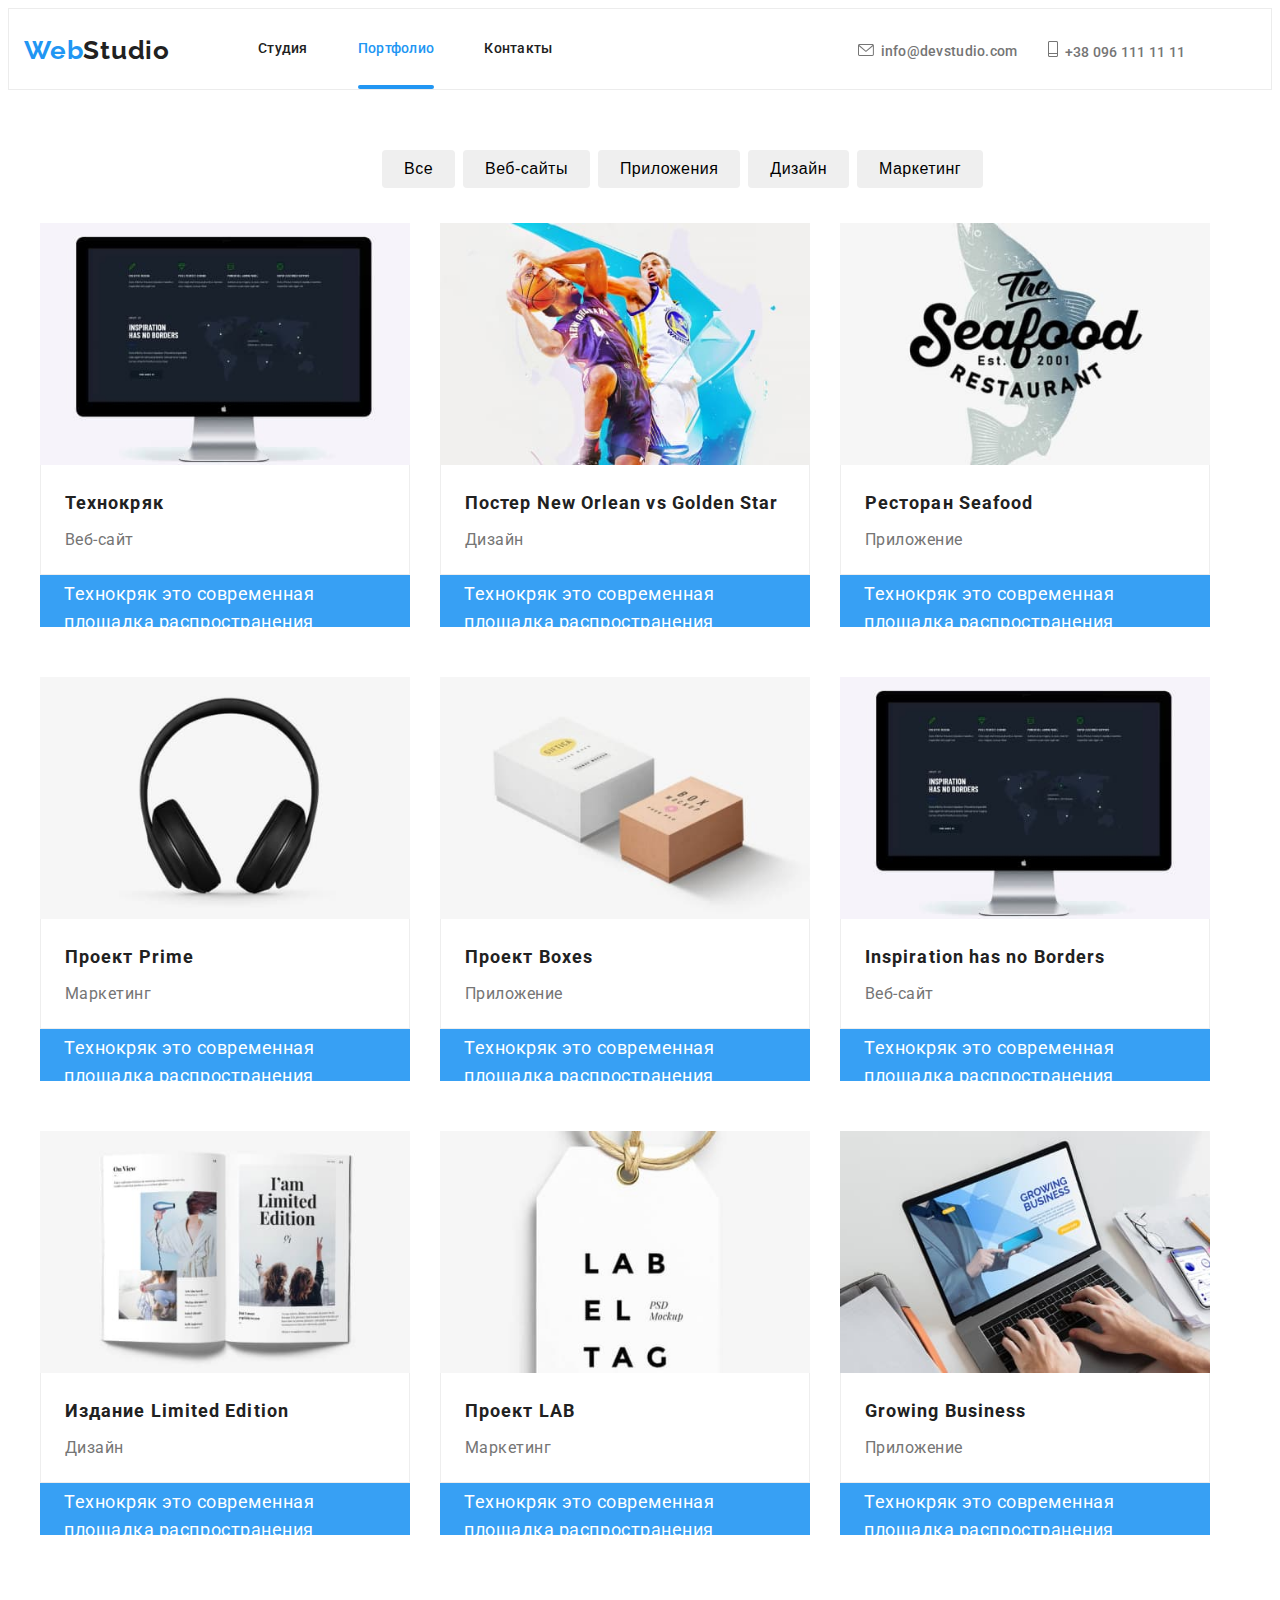
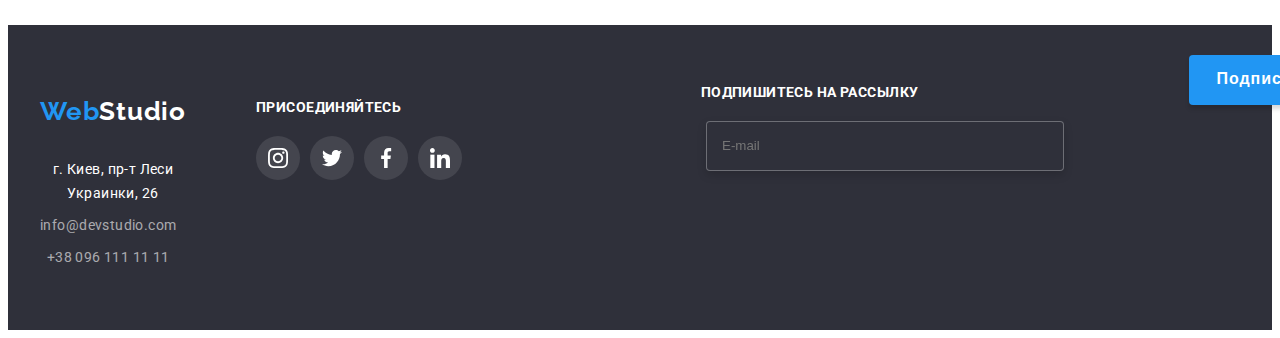
==== portfolio.html @ d3bc4f4d "1" ====
<!DOCTYPE html>
<html lang="en">
<head>
    <meta charset="UTF-8">
    <meta http-equiv="X-UA-Compatible" content="IE=edge">
    <meta name="viewport" content="width=device-width, initial-scale=1.0">
    <title>webstudio</title>
    <link rel="preconnect" href="https://fonts.gstatic.com">
    <link rel="stylesheet" href="https://cdnjs.cloudflare.com/ajax/libs/modern-normalize/1.0.0/modern-normalize.min.css" integrity="sha512-ISS7cAi1PEhQ8jnbJpJZMd29NlhNj4AWYyLOSp2CE/CsHxTCu+r+t0D2yoJudVrd0/8fTVPUVDzY5Tvli75u/g==" crossorigin="anonymous" />
<link href="https://fonts.googleapis.com/css2?family=Raleway:wght@700&family=Roboto:wght@400;500;900&display=swap" rel="stylesheet">
<link rel="stylesheet" href="./css/portfolio.min.css">
</head>
<body class="page">
    
    <!-- Хедер -->

    <header class="page-header">
        <div class="container">
            <nav class="site-nav box"> 
                <a href="" class="logo"> Web<span class="studio">Studio</span>
                </a>
               <ul class="site-nav-list box"> 
                    <li class="site-nav-item"><a href="./index.html" class="link">Студия</a></li>
                    <li class="site-nav-item"><a href="./portfolio.html" class="link active">Портфолио</a></li>
                    <li class="site-nav-item"><a href="" class="link">Контакты</a></li>
                </ul> 
            <ul class="site-auth box"> 
                <li class="contact-mail cont">
                   <a href="mailto:info@devstudio.com" class="mail num"><svg class="mail-header icon">
                       <use href="./images1/sprite.svg#icon-mail"></use></svg>info@devstudio.com</a>
                </li>
                <li class="contact-tel cont"> 
                    <a href="+380961111111" class="number num"><svg class="phone-header icon">
                        <use href="./images1/sprite.svg#icon-phone"></use></svg>+38 096 111 11 11</a>
                </li>
            
            </ul>
            </nav>
            <button class="mobile-open-btn" data-menu-button>
                <svg class="mobile-open-icon">
                    <use href="./images1/sprite.svg#icon-menu"></use>
                </svg>
            </button>
            <div class="mobile-menu" data-menu>
                <button class="mobile-menu-close-btn" data-menu-close>
                    <svg class="mobile-menu-close-icon">
                        <use href="./images1/sprite.svg#icon-close"></use>
                    </svg>
                </button>
                <div class="mobile-menu-header">
                <ul class="site-nav-menu box"> 
                        <li class="site-nav-item-menu"><a href="./index.html" class="link">Студия</a></li>
                        <li class="site-nav-item-menu"><a href="./portfolio.html" class="link active">Портфолио</a></li>
                        <li class="site-nav-item-menu"><a href="" class="link">Контакты</a></li>
                    </ul>
                <ul class="menu-address">
                    <li>
                        <a href="+380961111111" class="number-menu-header">+38 096 111 11 11</a>
                    </li>
                    <li class="contact-mail cont">
                        <a href="mailto:info@devstudio.com" class="mail-menu-header">info@devstudio.com</a>
                     </li>
                </ul> 
                <ul class="mobile-menu-list list">
                    <li class="mobile-menu-list-item">
                        <a href="" class="mobile-menu-list-link link">Instagram</a>
                    </li>
                    <li class="mobile-menu-list-item">
                        <a href="" class="mobile-menu-list-link link">Twitter</a>
                    </li>
                    <li class="mobile-menu-list-item">
                        <a href="" class="mobile-menu-list-link link">Facebook</a>
                    </li>
                    <li class="mobile-menu-list-item">
                        <a href="" class="mobile-menu-list-link link">Linkedin</a>
                    </li>
                </ul>
                </div>
    </header>
<main>
    <!-- фильтр -->
    <section class="filter">
        <div class="container">
    <ul class="box">
        <li class="filter-button">
            <button type="button" class="button-services">Все</button></li>
        <li class="filter-button">
            <button type="button" class="button-services">Веб-сайты</button></li>
        <li class="filter-button">
            <button type="button" class="button-services">Приложения</button></li>
        <li class="filter-button">
            <button type="button" class="button-services">Дизайн</button></li>
        <li class="filter-button">
            <button type="button" class="button-services">Маркетинг</button></li>
    </ul>
        </div>
</section>
<!-- работы -->
<section class="work-show">
    <div class="container">
     <ul class="box">
        <li class="card-set">
            <div class="card-set-content">
                <picture>
                 <source srcset="./images1/mobile/portfolio/borders_m.jpg 1x, ./images1/mobile/portfilio/borders_m@2x.jpg 2x"
                 media="(min-width: 480px)">
                 <source srcset="./images1/tablet/portfolio/borders_t.jpg 1x, ./images1/tablet/portfilio/borders_t@2x.jpg 2x"
                 media="(min-width: 768px)">
                 <source srcset="./images1/desktop/portfolio/borders_d.jpg 1x, ./images1/desktop/portfilio/borders_d@2x.jpg 2x"
                 media="(min-width: 1200px)">
               <img src="images1/mobile/portfolio/borders_m.jpg" alt="Технокряк">
                </picture>
               <p class="work-show-info">Технокряк это современная площадка распространения коронавируса. Компании используют эту платформу для цифрового шпионажа и атак на защищённые сервера конкурентов.</p> 
        </div>
            <div class="info">
                <h2 class="work-show-item">Технокряк</h2>
                <p class="type">Веб-сайт</p>
            </div>
        </li>
        <li class="card-set">
            <div class="card-set-content">
                <picture>
                 <source srcset="./images1/mobile/portfolio/goldenstar_m.jpg 1x, ./images1/mobile/portfilio/goldenstar_m@2x.jpg 2x"
                    media="(min-width: 480px)">
                 <source srcset="./images1/tablet/portfolio/goldenstar_t.jpg 1x, ./images1/tablet/portfilio/goldenstar_t@2x.jpg 2x"
                    media="(min-width: 768px)">
                 <source srcset="./images1/desktop/portfolio/goldenstar_d.jpg 1x, ./images1/desktop/portfilio/goldenstar_d@2x.jpg 2x"
                    media="(min-width: 1200px)">
                <img src="images1/mobile/portfolio/goldenstar_m.jpg" alt="Постер New Orlean vs Golden Star">
                </picture>
                <p class="work-show-info">Технокряк это современная площадка распространения коронавируса. Компании используют эту платформу для цифрового шпионажа и атак на защищённые сервера конкурентов.</p>
        </div>
            <div class="info">
                <h2 class="work-show-item">Постер New Orlean vs Golden Star</h2>
                <p class="type">Дизайн</p>
            </div>
        </li>
        <li class="card-set">
            <div class="card-set-content">
                <picture>
                    <source srcset="./images1/mobile/portfolio/seafood_m.jpg 1x, ./images1/mobile/portfilio/seafood_m@2x.jpg 2x"
                    media="(min-width: 480px)">
                    <source srcset="./images1/tablet/portfolio/seafood_t.jpg 1x, ./images1/tablet/portfilio/seafood_t@2x.jpg 2x"
                    media="(min-width: 768px)">
                    <source srcset="./images1/desktop/portfolio/seafood_d.jpg 1x, ./images1/desktop/portfilio/seafood_d@2x.jpg 2x"
                    media="(min-width: 1200px)">
            <img src="images1/mobile/portfolio/seafood_m.jpg" alt="Ресторан Seafood">
            </picture>
            <p class="work-show-info">Технокряк это современная площадка распространения коронавируса. Компании используют эту платформу для цифрового шпионажа и атак на защищённые сервера конкурентов.</p>
        </div>
            <div class="info">
                <h2 class="work-show-item">Ресторан Seafood</h2>
                <p class="type">Приложение</p>
            </div>
        </li>
        <li class="card-set">
            <div class="card-set-content">
                <picture>
                    <source srcset="./images1/mobile/portfolio/prime_m.jpg 1x, ./images1/mobile/portfilio/prime_m@2x.jpg 2x"
                    media="(min-width: 480px)">
                    <source srcset="./images1/tablet/portfolio/prime_t.jpg 1x, ./images1/tablet/portfilio/prime_t@2x.jpg 2x"
                    media="(min-width: 768px)">
                    <source srcset="./images1/desktop/portfolio/prime_d.jpg 1x, ./images1/desktop/portfilio/prime_d@2x.jpg 2x"
                    media="(min-width: 1200px)">
            <img src="images1/mobile/portfolio/seafood_m.jpg" alt="Проект Prime">
            </picture>          
            <p class="work-show-info">Технокряк это современная площадка распространения коронавируса. Компании используют эту платформу для цифрового шпионажа и атак на защищённые сервера конкурентов.</p>
        </div>
            <div class="info">
                <h2 class="work-show-item">Проект Prime</h2>
                <p class="type">Маркетинг</p>
            </div>
        </li>
        <li class="card-set">
            <div class="card-set-content">
                <picture>
                    <source srcset="./images1/mobile/portfolio/boxes_m.jpg 1x, ./images1/mobile/portfilio/boxes_m@2x.jpg 2x"
                    media="(min-width: 480px)">
                    <source srcset="./images1/tablet/portfolio/boxes_t.jpg 1x, ./images1/tablet/portfilio/boxes_t@2x.jpg 2x"
                    media="(min-width: 768px)">
                    <source srcset="./images1/desktop/portfolio/boxes_d.jpg 1x, ./images1/desktop/portfilio/boxes_d@2x.jpg 2x"
                    media="(min-width: 1200px)">

            <img src="images1/mobile/portfolio/boxes_m.jpg" alt="Проект Boxes">
                </picture>
            <p class="work-show-info">Технокряк это современная площадка распространения коронавируса. Компании используют эту платформу для цифрового шпионажа и атак на защищённые сервера конкурентов.</p>
            </div> 
            <div class="info">
                <h2 class="work-show-item">Проект Boxes</h2>
                <p class="type">Приложение</p>
            </div>
        </li>
        <li class="card-set">
            <div class="card-set-content">
                <picture>
                    <source srcset="./images1/mobile/portfolio/borders_m.jpg 1x, ./images1/mobile/portfilio/borders_m@2x.jpg 2x"
                    media="(min-width: 480px)">
                    <source srcset="./images1/tablet/portfolio/borders_t.jpg 1x, ./images1/tablet/portfilio/borders_t@2x.jpg 2x"
                    media="(min-width: 768px)">
                    <source srcset="./images1/desktop/portfolio/borders_d.jpg 1x, ./images1/desktop/portfilio/borders_d@2x.jpg 2x"
                    media="(min-width: 1200px)">

            <img src="images1/mobile/portfolio/borders_m.jpg" alt="Inspiration has no Borders">
                </picture>
            <p class="work-show-info">Технокряк это современная площадка распространения коронавируса. Компании используют эту платформу для цифрового шпионажа и атак на защищённые сервера конкурентов.</p>
        </div>
            <div class="info">
                <h2 class="work-show-item">Inspiration has no Borders</h2>
                <p class="type">Веб-сайт</p>
            </div>
        </li>
        <li class="card-set">
            <div class="card-set-content">
                <picture>
                    <source srcset="./images1/mobile/portfolio/limited_m.jpg 1x, ./images1/mobile/portfilio/limited_m@2x.jpg 2x"
                    media="(min-width: 480px)">
                    <source srcset="./images1/tablet/portfolio/limited_t.jpg 1x, ./images1/tablet/portfilio/limited_t@2x.jpg 2x"
                    media="(min-width: 768px)">
                    <source srcset="./images1/desktop/portfolio/limited_d.jpg 1x, ./images1/desktop/portfilio/limited_d@2x.jpg 2x"
                    media="(min-width: 1200px)">
            <img src="images1/mobile/portfolio/limited_m.jpg" alt="Издание Limited Edition">
            </picture>
            <p class="work-show-info">Технокряк это современная площадка распространения коронавируса. Компании используют эту платформу для цифрового шпионажа и атак на защищённые сервера конкурентов.</p>
        </div>
            <div class="info">
                <h2 class="work-show-item">Издание Limited Edition</h2>
                <p class="type">Дизайн</p>
            </div>
        </li>
        <li class="card-set">
            <div class="card-set-content">
                <picture>
                    <source srcset="./images1/mobile/portfolio/lab_m.jpg 1x, ./images1/mobile/portfilio/lab_m@2x.jpg 2x"
                    media="(min-width: 480px)">
                    <source srcset="./images1/tablet/portfolio/lab_t.jpg 1x, ./images1/tablet/portfilio/lab_t@2x.jpg 2x"
                    media="(min-width: 768px)">
                    <source srcset="./images1/desktop/portfolio/lab_d.jpg 1x, ./images1/desktop/portfilio/lab_d@2x.jpg 2x"
                    media="(min-width: 1200px)">
            <img src="images1/mobile/portfolio/lab_m.jpg" alt="Проект LAB">
            </picture>
            <p class="work-show-info">Технокряк это современная площадка распространения коронавируса. Компании используют эту платформу для цифрового шпионажа и атак на защищённые сервера конкурентов.</p>
        </div>
            <div class="info">
                <h2 class="work-show-item">Проект LAB</h2>
                <p class="type">Маркетинг</p>
            </div>
        </li>
        <li class="card-set">
            <div class="card-set-content">
                <picture>
                    <source srcset="./images1/mobile/portfolio/growing_m.jpg 1x, ./images1/mobile/portfilio/growing_m@2x.jpg 2x"
                    media="(min-width: 480px)">
                    <source srcset="./images1/tablet/portfolio/growing_t.jpg 1x, ./images1/tablet/portfilio/growing_t@2x.jpg 2x"
                    media="(min-width: 768px)">
                    <source srcset="./images1/desktop/portfolio/growing_d.jpg 1x, ./images1/desktop/portfilio/growing_d@2x.jpg 2x"
                    media="(min-width: 1200px)">
            <img src="images1/mobile/portfolio/growing_m.jpg" alt="Growing Business">
            </picture>
            <p class="work-show-info">Технокряк это современная площадка распространения коронавируса. Компании используют эту платформу для цифрового шпионажа и атак на защищённые сервера конкурентов.</p>
        </div>
            <div class="info">
                <h2 class="work-show-item">Growing Business</h2>
                <p class="type">Приложение</p></div>
        </li>
        </ul>
        </div>
</section>
</main>

<!-- футер -->
<footer class="footer">
    <div class="container">
        <div class="footer-left">
            <a href="" class="logo"> Web<span class="studio">Studio</span> </a>
            <address class="address">
                    г. Киев, пр-т Леси Украинки, 26
            </address>
            <ul class="site-auth-bot"> 
                   <li class="site-auth-item-bot"><a href="mailto:info@devstudio.com" class="mail">info@devstudio.com</a></li>
                   <li class="site-auth-item-bot"><a href="+380961111111" class="number">+38 096 111 11 11</a></li>
            </ul> 
        </div>
        <div class="footer-right">
            <h2 class="footer-right-title">присоединяйтесь</h2>
            <ul class="footer-right-list">
                <li class="footer-right-item">
                    <a href="" class="footer-right-link">
                    <svg class="footer-link-site">
                    <use href="./images1/sprite.svg#icon-instagram"></use>
                </svg></a></li>
                <li class="footer-right-item">
                    <a href="" class="footer-right-link">
                    <svg class="footer-link-site">
                    <use href="./images1/sprite.svg#icon-twitter"></use>
                    </svg></a></li>
                <li class="footer-right-item">
                    <a href="" class="footer-right-link">
                    <svg class="footer-link-site">
                    <use href="./images1/sprite.svg#icon-facebook"></use>
                </svg></a></li>
                <li class="footer-right-item">
                    <a href="" class="footer-right-link">
                    <svg class="footer-link-site">
                    <use href="./images1/sprite.svg#icon-linkedin"></use>
                </svg></a></li>
            </ul>
        </div>
        <div class="footer-form">
            <div class="footer-form-">
            <h2 class="footer-form-title">ПОДПИШИТЕСЬ НА РАССЫЛКУ</h2>
            <label class="footer-form-field">
                <span class="footer-form-input-wrapper">
                    <input name="user-email" class="footer-form-input" type="email" placeholder="E-mail">
                </span>
            </label>
            </div>
        </div>
        <div>
            <button type="input" class="footer-form-btn">Подписаться<svg width="24" height="24" class="footer-input-icon">
                <use href="./images1/sprite.svg#icon-icon-send"></use>
            </svg></button>
        </div>
    </div>


        </div>
    </div>
</footer>
     
<script src="./js/mobile-menu.js"></script>
</body>
</html>
---- css/portfolio.min.css ----
.visually-hidden{position:absolute !important;clip:rect(1px 1px 1px 1px);clip:rect(1px, 1px, 1px, 1px);padding:0 !important;border:0 !important;height:1px !important;width:1px !important;overflow:hidden}:root{--title-color-text:#212121 ;--secondary-color-text:#757575 ;--accent-color-text: #2196f3 ;--white-color: #ffffff
    

}body{background-color:var(--white-color);color:var(--title-color-text);font-family:Roboto, sans-serif}a{text-decoration:none}li{list-style:none}img{display:block;width:100%;height:auto}h1,h2,h3,h4,h5,h6,p{margin:0}ul,ol{margin:0;padding:0}.container{width:100%;padding-left:15px;padding-right:15px;margin:0 auto}@media (min-width: 1200px){.footer .container{max-width:1200px}}.logo{font-family:Raleway;font-style:normal;font-weight:bold;font-size:24px;line-height:28px;letter-spacing:0.03em;color:#2196F3}.site-nav{margin-top:15px;margin-bottom:15px}.page-header{border:1px solid #ECECEC}.site-nav .studio{color:var(--title-color-text)}.site-nav-list{display:none}.site-auth{display:none}.mobile-open-icon{width:40px;height:40px}.mobile-open-btn{padding:0;border:none;background-color:transparent}.page-header .container{display:flex;justify-content:space-between}.mobile-menu{position:fixed;width:100vw;max-width:480px;height:100vh;top:0;left:50%;background-color:#fff;padding:48px 40px;transition:all 250ms linear;transform:translateX(-50%) translateY(-100%)}.is-open{transform:translateX(-50%) translateY(0%)}.mobile-menu-close-btn{position:absolute;top:8px;right:8px;padding:0;border:none;background-color:transparent}.mobile-menu-close-icon{width:40px;height:40px}.mobile-menu-list{display:flex}.mobile-menu-list-item:not(:last-child){border-right:1px solid #cccccc}.mobile-menu-list-link{font-size:12px;display:inline-block;padding:0 10px}.site-nav-item-menu{font-style:400;font-weight:500;font-size:40px;line-height:47px;letter-spacing:0.02em}.site-nav-item-menu:not(:last-child){margin-bottom:32px}.link{color:#212121}.link:focus,.link:hover{color:#2196F3}.active{color:#2196F3}.menu-address{margin-top:302px;margin-bottom:64px}.mobile-menu-list-link{font-style:400;font-weight:500;font-size:18px;line-height:1.22;letter-spacing:0.02em;color:#2196F3}.number-menu-header{font-style:normal;font-weight:500;font-size:34px;line-height:1.17;letter-spacing:0.02em;color:#2196F3}.contact-num{margin-bottom:32px}.mail-menu-header{font-style:400;font-weight:500;font-size:24px;line-height:1.16;letter-spacing:0.02em;color:#757575}.mail-header{fill:var(--secondary-color-text)}.phone-header{fill:var(--secondary-color-text)}.box .num{color:var(--secondary-color-text);transition:color 250ms cubic-bezier(0.4, 0, 0.2, 1),background-color 250ms cubic-bezier(0.4, 0, 0.2, 1)}.box .num:hover,.box .num:focus{color:var(--accent-color-text)}.box .num:hover .icon,.box .num:focus .icon{fill:var(--accent-color-text)}@media (min-width: 768px){.mobile-open-btn{display:none}.site-nav-list{display:flex;flex-direction:row;margin-left:88px;margin-top:17px}.site-auth{display:flex;flex-direction:column;margin-left:84px}.site-nav{display:flex;flex-direction:row;flex-wrap:nowrap;margin-bottom:0px}.logo{margin-top:11px;margin-bottom:11px}.site-nav-item{font-style:400;font-weight:500;font-size:14px;line-height:1.14;letter-spacing:0.02em;color:#212121}.site-nav-item:not(:last-child){margin-right:50px}.mail{font-style:400;font-weight:500;font-size:12px;line-height:1.16;letter-spacing:0.02em;color:#757575}.number{font-style:400;font-weight:500;font-size:12px;line-height:1.16;letter-spacing:0.02em;color:#757575}.contact-mail{margin-bottom:10px}.icon{margin-right:7px}.active::after{content:"";height:4px;width:100%;background-color:var(--accent-color-text);display:block;border-radius:2px;margin-top:28px}.mail-header{width:14px;height:10px}.phone-header{width:10px;height:14px}}@media (min-width: 1200px){.logo{font-size:26px;line-height:1.19}.site-auth{margin-left:305px;flex-direction:row;margin-top:17px}.contact-mail{margin-right:30px}.mail-header{width:16px;height:12px}.phone-header{width:10px;height:16px}.number{font-size:14px;line-height:16px}.mail{font-size:14px;line-height:16px}}.filter .box{display:flex;flex-wrap:wrap;flex-direction:row;padding-top:60px}@media (min-width: 768px){.filter .box{padding-left:64px}}.filter-button{margin-right:8px;margin-bottom:15px}.filter .button-services{font-style:400;font-weight:500;font-size:16px;line-height:1.62;text-align:center;letter-spacing:0.03em;border-radius:4px;border:0px;padding-left:22px;padding-right:22px;padding-top:6px;padding-bottom:6px;transition:color 250ms cubic-bezier(0.4, 0, 0.2, 1),background-color 250ms cubic-bezier(0.4, 0, 0.2, 1)}.filter .button-services:hover{color:var(--white-color);background-color:var(--accent-color-text);font-style:400;font-weight:500;font-size:16px;line-height:1.62;text-align:center;letter-spacing:0.03em;box-shadow:0px 3px 1px rgba(0,0,0,0.1),0px 1px 2px rgba(0,0,0,0.08),0px 2px 2px rgba(0,0,0,0.12)}.work-show-item{font-style:normal;font-weight:bold;font-size:18px;line-height:2;letter-spacing:0.06em;text-align:start;padding-top:20px;padding-left:24px;padding-bottom:4px}.card-set{width:calc(100% / 3 - 30px);margin-right:30px;margin-top:20px;position:relative;overflow:hidden;width:450px;height:404px;transition:color 250ms cubic-bezier(0.4, 0, 0.2, 1),background-color 250ms cubic-bezier(0.4, 0, 0.2, 1)}.card-set:not(:last-child){margin-bottom:30px}.work-show-img:hover,.work-show-img:focus{box-shadow:0px 1px 1px rgba(0,0,0,0.12),0px 4px 4px rgba(0,0,0,0.06),1px 4px 6px rgba(0,0,0,0.16)}.work-show .box{margin-bottom:60px}@media (min-width: 768px){.work-show .box{display:flex;flex-direction:row;flex-wrap:wrap;margin-right:-30px}.card-set{width:354px;height:440px}}.work-show-info{position:absolute;font-style:normal;font-weight:normal;font-size:18px;line-height:1.56;letter-spacing:0.03em;color:#FFFFFF;height:294px;background-color:rgba(33,150,243,0.9);bottom:110px;display:flex;justify-content:center;align-items:center;padding-left:24px;padding-right:24px;transform:translateY(294px);transition:.5s}.card-set:hover .work-show-info{transform:translateY(0)}.work-show-info-img{width:370px;height:294px;overflow:hidden}.info{border:1px solid #EEEEEE;border-top:none;position:relative;background-color:#fff}.type{color:var(--secondary-color-text);font-size:16px;line-height:1.87;letter-spacing:0.03em;padding-left:24px;padding-bottom:20px}@media (min-width: 1200px){.filter{margin-left:295px}.card-set{width:370px;height:404px}.work-show .container{width:1200px}}.footer{background-color:#2F303A}.footer .logo{color:var(--accent-color-text);font-family:Raleway;font-style:400;font-weight:700;font-size:24px;line-height:1.16;letter-spacing:0.03em;padding-top:60px;padding-bottom:20px}.footer .studio{color:var(--white-color)}.footer-left{display:flex;flex-direction:column;justify-content:center;align-items:center}.footer .address{font-style:normal;font-weight:normal;font-size:14px;line-height:1.71;text-align:center;letter-spacing:0.03em;color:#FFFFFF;padding-bottom:8px}.site-auth-bot{display:flex;flex-direction:column;justify-content:center;align-items:center}.site-auth-item-bot:nth-child(1){padding-bottom:8px}.footer .mail{font-style:400;font-weight:400;font-size:14px;line-height:1.71;text-align:center;letter-spacing:0.03em;color:rgba(255,255,255,0.6)}.footer .number{font-style:400;font-weight:400;font-size:14px;line-height:1.71;text-align:center;letter-spacing:0.03em;color:rgba(255,255,255,0.6)}.footer-right-title{font-style:400;font-weight:700;font-size:14px;line-height:1.14;text-align:center;letter-spacing:0.03em;text-transform:uppercase;color:#FFFFFF;padding-top:60px;padding-bottom:20px}.footer-link-site{width:20px;height:20px;fill:#fff}.footer-right-list{display:flex;flex-direction:row;justify-content:center}.footer-right-link{display:flex;justify-content:center;align-items:center;width:44px;height:44px;border-radius:50%;background-color:rgba(255,255,255,0.1)}.footer-right-item:not(:last-child){margin-right:10px}.footer-form-title{font-style:400;font-weight:700;font-size:14px;line-height:1.14;text-align:center;letter-spacing:0.03em;text-transform:uppercase;color:#FFFFFF;padding-top:60px;padding-bottom:20px}@media (min-width: 768px){.footer-form-btn{margin-left:276px}.footer-right-title{padding-top:65px}.footer-form-input{margin-left:151px}}.footer-form-input{width:450px;height:50px;background-color:#2F303A;border:1px solid rgba(255,255,255,0.3);box-sizing:border-box;filter:drop-shadow(0px 4px 4px rgba(0,0,0,0.15));color:rgba(255,255,255,0.6);border-radius:4px;padding:15px}.footer-form-btn{width:200px;height:50px;margin-left:125px;margin-top:30px;margin-bottom:70px;padding-right:36px;padding-bottom:2px;background:#2196F3;border:0px;border-radius:4px;color:var(--white-color);box-shadow:0px 4px 4px rgba(0,0,0,0.15);font-style:400;font-weight:700;font-size:16px;line-height:1.87;letter-spacing:0.06em}.footer-input-icon{position:absolute;margin-left:10px;margin-top:2px}@media (min-width: 1200px){.footer-left{margin-left:0px;margin-right:70px;justify-content:flex-start;align-items:flex-start}.footer-right{margin-top:10px;margin-right:93px;display:flex;flex-direction:column;justify-content:flex-start;align-items:flex-start}.footer-form-field{width:358px}.footer-form-input{width:358px}.footer .logo{font-size:26px;line-height:1.19}.site-auth-bot{margin-bottom:60px}.footer .container{display:flex;flex-direction:row}}
/*# sourceMappingURL=portfolio.min.css.map */
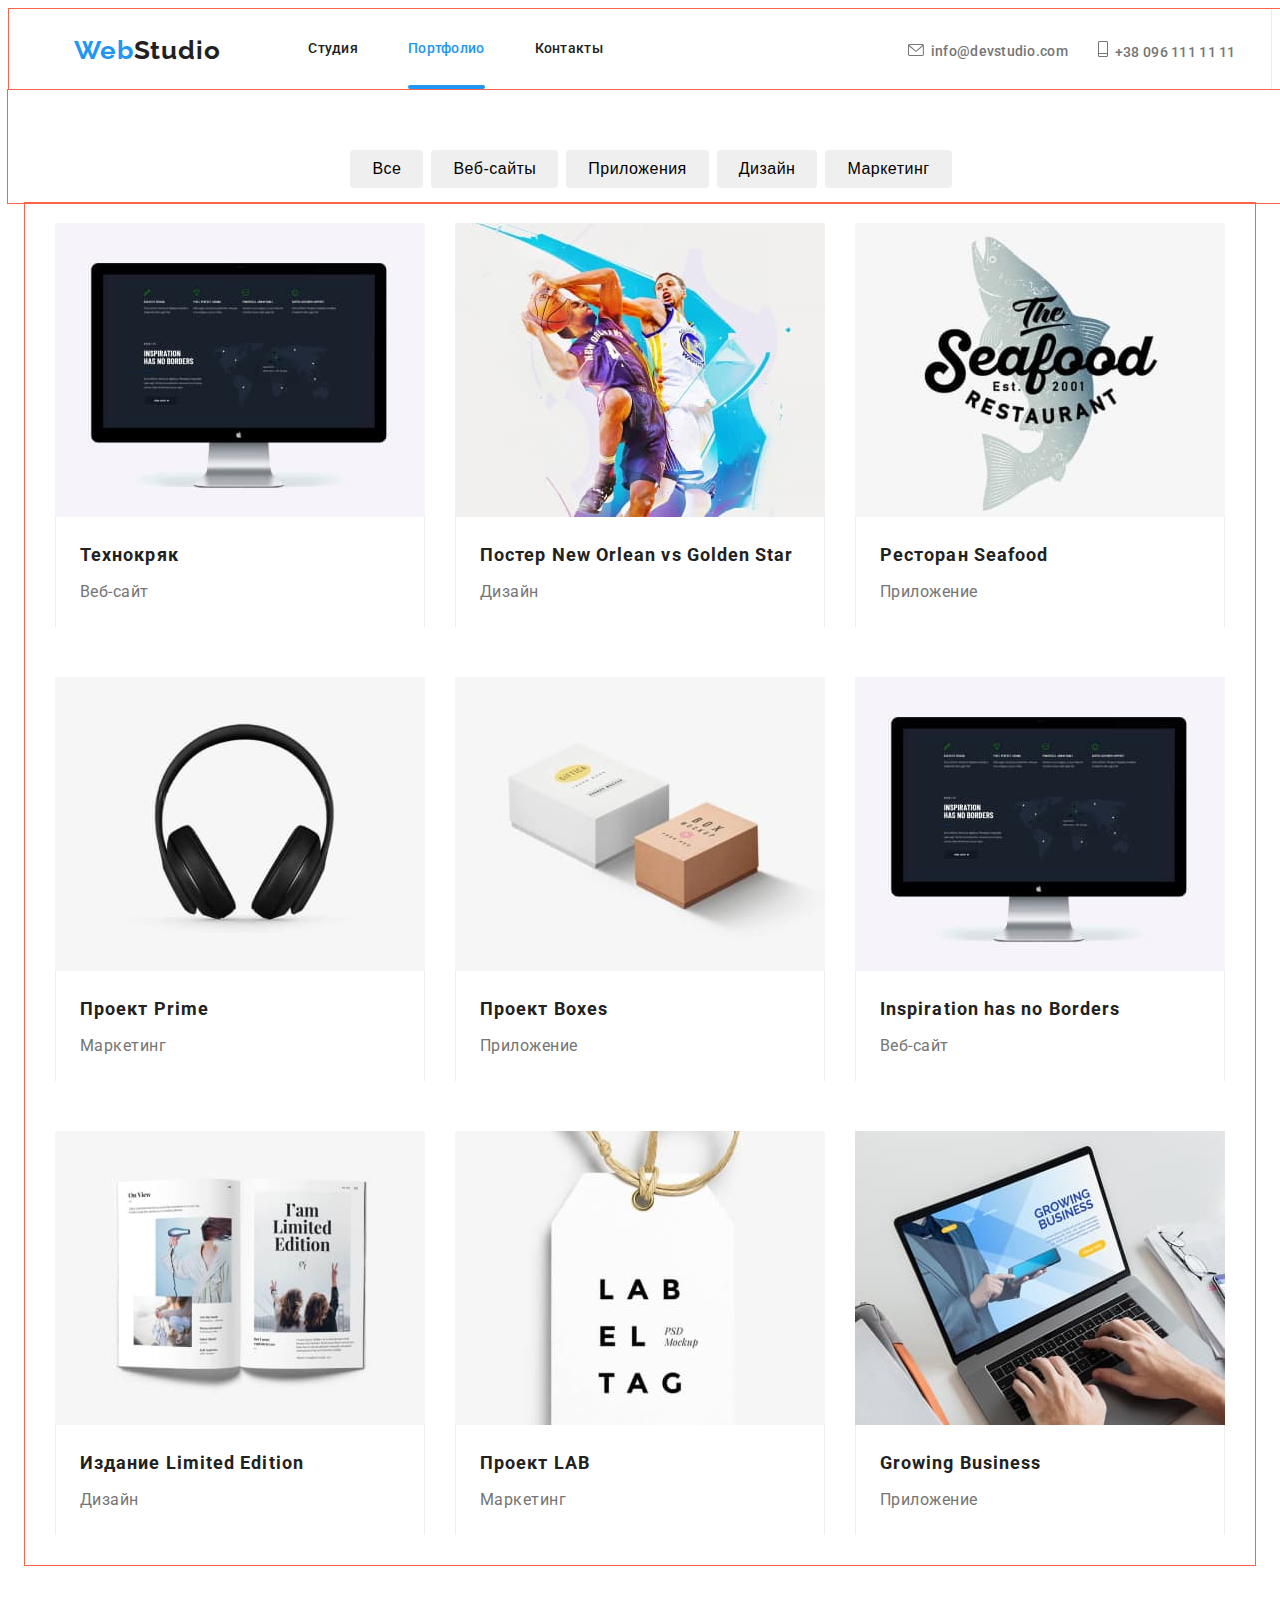
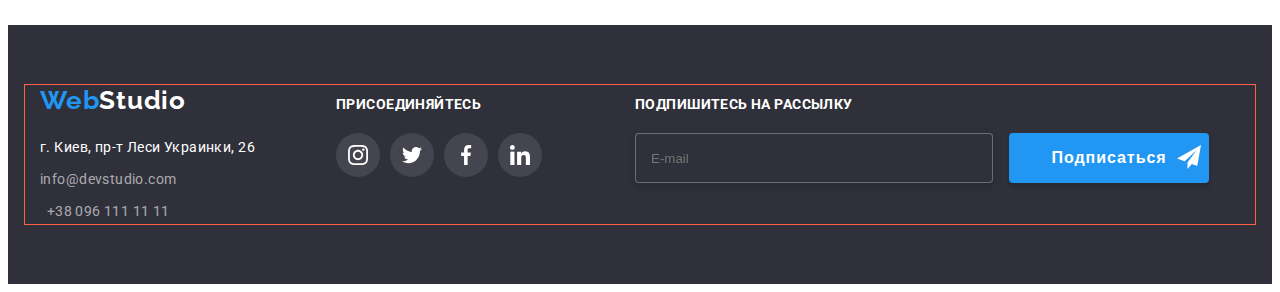
==== commit 6b62a0d2: "2" ====
--- a/portfolio.html
+++ b/portfolio.html
@@ -49,12 +49,12 @@
                 </button>
                 <div class="mobile-menu-header">
                 <ul class="site-nav-menu box"> 
-                        <li class="site-nav-item-menu"><a href="./index.html" class="link">Студия</a></li>
+                        <li class="site-nav-item-menu"><a href="./index.html" class="link ">Студия</a></li>
                         <li class="site-nav-item-menu"><a href="./portfolio.html" class="link active">Портфолио</a></li>
                         <li class="site-nav-item-menu"><a href="" class="link">Контакты</a></li>
                     </ul>
                 <ul class="menu-address">
-                    <li>
+                    <li class="contact-num">
                         <a href="+380961111111" class="number-menu-header">+38 096 111 11 11</a>
                     </li>
                     <li class="contact-mail cont">
@@ -102,12 +102,12 @@
         <li class="card-set">
             <div class="card-set-content">
                 <picture>
+                    <source srcset="./images1/desktop/portfolio/borders_d.jpg 1x, ./images1/desktop/portfilio/borders_d@2x.jpg 2x"
+                    media="(min-width: 1200px)">
+                    <source srcset="./images1/tablet/portfolio/borders_t.jpg 1x, ./images1/tablet/portfilio/borders_t@2x.jpg 2x"
+                    media="(min-width: 768px)">
                  <source srcset="./images1/mobile/portfolio/borders_m.jpg 1x, ./images1/mobile/portfilio/borders_m@2x.jpg 2x"
                  media="(min-width: 480px)">
-                 <source srcset="./images1/tablet/portfolio/borders_t.jpg 1x, ./images1/tablet/portfilio/borders_t@2x.jpg 2x"
-                 media="(min-width: 768px)">
-                 <source srcset="./images1/desktop/portfolio/borders_d.jpg 1x, ./images1/desktop/portfilio/borders_d@2x.jpg 2x"
-                 media="(min-width: 1200px)">
                <img src="images1/mobile/portfolio/borders_m.jpg" alt="Технокряк">
                 </picture>
                <p class="work-show-info">Технокряк это современная площадка распространения коронавируса. Компании используют эту платформу для цифрового шпионажа и атак на защищённые сервера конкурентов.</p> 
@@ -120,12 +120,12 @@
         <li class="card-set">
             <div class="card-set-content">
                 <picture>
+                    <source srcset="./images1/desktop/portfolio/goldenstar_d.jpg 1x, ./images1/desktop/portfilio/goldenstar_d@2x.jpg 2x"
+                       media="(min-width: 1200px)">
+                       <source srcset="./images1/tablet/portfolio/goldenstar_t.jpg 1x, ./images1/tablet/portfilio/goldenstar_t@2x.jpg 2x"
+                          media="(min-width: 768px)">
                  <source srcset="./images1/mobile/portfolio/goldenstar_m.jpg 1x, ./images1/mobile/portfilio/goldenstar_m@2x.jpg 2x"
                     media="(min-width: 480px)">
-                 <source srcset="./images1/tablet/portfolio/goldenstar_t.jpg 1x, ./images1/tablet/portfilio/goldenstar_t@2x.jpg 2x"
-                    media="(min-width: 768px)">
-                 <source srcset="./images1/desktop/portfolio/goldenstar_d.jpg 1x, ./images1/desktop/portfilio/goldenstar_d@2x.jpg 2x"
-                    media="(min-width: 1200px)">
                 <img src="images1/mobile/portfolio/goldenstar_m.jpg" alt="Постер New Orlean vs Golden Star">
                 </picture>
                 <p class="work-show-info">Технокряк это современная площадка распространения коронавируса. Компании используют эту платформу для цифрового шпионажа и атак на защищённые сервера конкурентов.</p>
@@ -138,12 +138,12 @@
         <li class="card-set">
             <div class="card-set-content">
                 <picture>
+                    <source srcset="./images1/desktop/portfolio/seafood_d.jpg 1x, ./images1/desktop/portfilio/seafood_d@2x.jpg 2x"
+                    media="(min-width: 1200px)">
+                    <source srcset="./images1/tablet/portfolio/seafood_t.jpg 1x, ./images1/tablet/portfilio/seafood_t@2x.jpg 2x"
+                    media="(min-width: 768px)">
                     <source srcset="./images1/mobile/portfolio/seafood_m.jpg 1x, ./images1/mobile/portfilio/seafood_m@2x.jpg 2x"
                     media="(min-width: 480px)">
-                    <source srcset="./images1/tablet/portfolio/seafood_t.jpg 1x, ./images1/tablet/portfilio/seafood_t@2x.jpg 2x"
-                    media="(min-width: 768px)">
-                    <source srcset="./images1/desktop/portfolio/seafood_d.jpg 1x, ./images1/desktop/portfilio/seafood_d@2x.jpg 2x"
-                    media="(min-width: 1200px)">
             <img src="images1/mobile/portfolio/seafood_m.jpg" alt="Ресторан Seafood">
             </picture>
             <p class="work-show-info">Технокряк это современная площадка распространения коронавируса. Компании используют эту платформу для цифрового шпионажа и атак на защищённые сервера конкурентов.</p>
@@ -156,12 +156,12 @@
         <li class="card-set">
             <div class="card-set-content">
                 <picture>
+                    <source srcset="./images1/desktop/portfolio/prime_d.jpg 1x, ./images1/desktop/portfilio/prime_d@2x.jpg 2x"
+                    media="(min-width: 1200px)">
+                    <source srcset="./images1/tablet/portfolio/prime_t.jpg 1x, ./images1/tablet/portfilio/prime_t@2x.jpg 2x"
+                    media="(min-width: 768px)">
                     <source srcset="./images1/mobile/portfolio/prime_m.jpg 1x, ./images1/mobile/portfilio/prime_m@2x.jpg 2x"
                     media="(min-width: 480px)">
-                    <source srcset="./images1/tablet/portfolio/prime_t.jpg 1x, ./images1/tablet/portfilio/prime_t@2x.jpg 2x"
-                    media="(min-width: 768px)">
-                    <source srcset="./images1/desktop/portfolio/prime_d.jpg 1x, ./images1/desktop/portfilio/prime_d@2x.jpg 2x"
-                    media="(min-width: 1200px)">
             <img src="images1/mobile/portfolio/seafood_m.jpg" alt="Проект Prime">
             </picture>          
             <p class="work-show-info">Технокряк это современная площадка распространения коронавируса. Компании используют эту платформу для цифрового шпионажа и атак на защищённые сервера конкурентов.</p>
@@ -174,12 +174,12 @@
         <li class="card-set">
             <div class="card-set-content">
                 <picture>
+                    <source srcset="./images1/desktop/portfolio/boxes_d.jpg 1x, ./images1/desktop/portfilio/boxes_d@2x.jpg 2x"
+                    media="(min-width: 1200px)">
+                    <source srcset="./images1/tablet/portfolio/boxes_t.jpg 1x, ./images1/tablet/portfilio/boxes_t@2x.jpg 2x"
+                    media="(min-width: 768px)">
                     <source srcset="./images1/mobile/portfolio/boxes_m.jpg 1x, ./images1/mobile/portfilio/boxes_m@2x.jpg 2x"
                     media="(min-width: 480px)">
-                    <source srcset="./images1/tablet/portfolio/boxes_t.jpg 1x, ./images1/tablet/portfilio/boxes_t@2x.jpg 2x"
-                    media="(min-width: 768px)">
-                    <source srcset="./images1/desktop/portfolio/boxes_d.jpg 1x, ./images1/desktop/portfilio/boxes_d@2x.jpg 2x"
-                    media="(min-width: 1200px)">
 
             <img src="images1/mobile/portfolio/boxes_m.jpg" alt="Проект Boxes">
                 </picture>
@@ -193,12 +193,12 @@
         <li class="card-set">
             <div class="card-set-content">
                 <picture>
+                    <source srcset="./images1/desktop/portfolio/borders_d.jpg 1x, ./images1/desktop/portfilio/borders_d@2x.jpg 2x"
+                    media="(min-width: 1200px)">
+                    <source srcset="./images1/tablet/portfolio/borders_t.jpg 1x, ./images1/tablet/portfilio/borders_t@2x.jpg 2x"
+                    media="(min-width: 768px)">
                     <source srcset="./images1/mobile/portfolio/borders_m.jpg 1x, ./images1/mobile/portfilio/borders_m@2x.jpg 2x"
                     media="(min-width: 480px)">
-                    <source srcset="./images1/tablet/portfolio/borders_t.jpg 1x, ./images1/tablet/portfilio/borders_t@2x.jpg 2x"
-                    media="(min-width: 768px)">
-                    <source srcset="./images1/desktop/portfolio/borders_d.jpg 1x, ./images1/desktop/portfilio/borders_d@2x.jpg 2x"
-                    media="(min-width: 1200px)">
 
             <img src="images1/mobile/portfolio/borders_m.jpg" alt="Inspiration has no Borders">
                 </picture>
@@ -212,12 +212,12 @@
         <li class="card-set">
             <div class="card-set-content">
                 <picture>
+                    <source srcset="./images1/desktop/portfolio/limited_d.jpg 1x, ./images1/desktop/portfilio/limited_d@2x.jpg 2x"
+                    media="(min-width: 1200px)">
+                    <source srcset="./images1/tablet/portfolio/limited_t.jpg 1x, ./images1/tablet/portfilio/limited_t@2x.jpg 2x"
+                    media="(min-width: 768px)">
                     <source srcset="./images1/mobile/portfolio/limited_m.jpg 1x, ./images1/mobile/portfilio/limited_m@2x.jpg 2x"
                     media="(min-width: 480px)">
-                    <source srcset="./images1/tablet/portfolio/limited_t.jpg 1x, ./images1/tablet/portfilio/limited_t@2x.jpg 2x"
-                    media="(min-width: 768px)">
-                    <source srcset="./images1/desktop/portfolio/limited_d.jpg 1x, ./images1/desktop/portfilio/limited_d@2x.jpg 2x"
-                    media="(min-width: 1200px)">
             <img src="images1/mobile/portfolio/limited_m.jpg" alt="Издание Limited Edition">
             </picture>
             <p class="work-show-info">Технокряк это современная площадка распространения коронавируса. Компании используют эту платформу для цифрового шпионажа и атак на защищённые сервера конкурентов.</p>
@@ -230,12 +230,12 @@
         <li class="card-set">
             <div class="card-set-content">
                 <picture>
+                    <source srcset="./images1/desktop/portfolio/lab_d.jpg 1x, ./images1/desktop/portfilio/lab_d@2x.jpg 2x"
+                    media="(min-width: 1200px)">
+                    <source srcset="./images1/tablet/portfolio/lab_t.jpg 1x, ./images1/tablet/portfilio/lab_t@2x.jpg 2x"
+                    media="(min-width: 768px)">
                     <source srcset="./images1/mobile/portfolio/lab_m.jpg 1x, ./images1/mobile/portfilio/lab_m@2x.jpg 2x"
                     media="(min-width: 480px)">
-                    <source srcset="./images1/tablet/portfolio/lab_t.jpg 1x, ./images1/tablet/portfilio/lab_t@2x.jpg 2x"
-                    media="(min-width: 768px)">
-                    <source srcset="./images1/desktop/portfolio/lab_d.jpg 1x, ./images1/desktop/portfilio/lab_d@2x.jpg 2x"
-                    media="(min-width: 1200px)">
             <img src="images1/mobile/portfolio/lab_m.jpg" alt="Проект LAB">
             </picture>
             <p class="work-show-info">Технокряк это современная площадка распространения коронавируса. Компании используют эту платформу для цифрового шпионажа и атак на защищённые сервера конкурентов.</p>
@@ -248,12 +248,12 @@
         <li class="card-set">
             <div class="card-set-content">
                 <picture>
+                    <source srcset="./images1/desktop/portfolio/growing_d.jpg 1x, ./images1/desktop/portfilio/growing_d@2x.jpg 2x"
+                    media="(min-width: 1200px)">
+                    <source srcset="./images1/tablet/portfolio/growing_t.jpg 1x, ./images1/tablet/portfilio/growing_t@2x.jpg 2x"
+                    media="(min-width: 768px)">
                     <source srcset="./images1/mobile/portfolio/growing_m.jpg 1x, ./images1/mobile/portfilio/growing_m@2x.jpg 2x"
                     media="(min-width: 480px)">
-                    <source srcset="./images1/tablet/portfolio/growing_t.jpg 1x, ./images1/tablet/portfilio/growing_t@2x.jpg 2x"
-                    media="(min-width: 768px)">
-                    <source srcset="./images1/desktop/portfolio/growing_d.jpg 1x, ./images1/desktop/portfilio/growing_d@2x.jpg 2x"
-                    media="(min-width: 1200px)">
             <img src="images1/mobile/portfolio/growing_m.jpg" alt="Growing Business">
             </picture>
             <p class="work-show-info">Технокряк это современная площадка распространения коронавируса. Компании используют эту платформу для цифрового шпионажа и атак на защищённые сервера конкурентов.</p>
@@ -304,26 +304,22 @@
                     <use href="./images1/sprite.svg#icon-linkedin"></use>
                 </svg></a></li>
             </ul>
+
+
         </div>
         <div class="footer-form">
-            <div class="footer-form-">
             <h2 class="footer-form-title">ПОДПИШИТЕСЬ НА РАССЫЛКУ</h2>
             <label class="footer-form-field">
                 <span class="footer-form-input-wrapper">
                     <input name="user-email" class="footer-form-input" type="email" placeholder="E-mail">
                 </span>
             </label>
-            </div>
-        </div>
-        <div>
             <button type="input" class="footer-form-btn">Подписаться<svg width="24" height="24" class="footer-input-icon">
                 <use href="./images1/sprite.svg#icon-icon-send"></use>
             </svg></button>
         </div>
-    </div>
-
-
-        </div>
+    
+            
     </div>
 </footer>
      
--- a/css/portfolio.min.css
+++ b/css/portfolio.min.css
@@ -1,5 +1,5 @@
 .visually-hidden{position:absolute !important;clip:rect(1px 1px 1px 1px);clip:rect(1px, 1px, 1px, 1px);padding:0 !important;border:0 !important;height:1px !important;width:1px !important;overflow:hidden}:root{--title-color-text:#212121 ;--secondary-color-text:#757575 ;--accent-color-text: #2196f3 ;--white-color: #ffffff
     
 
-}body{background-color:var(--white-color);color:var(--title-color-text);font-family:Roboto, sans-serif}a{text-decoration:none}li{list-style:none}img{display:block;width:100%;height:auto}h1,h2,h3,h4,h5,h6,p{margin:0}ul,ol{margin:0;padding:0}.container{width:100%;padding-left:15px;padding-right:15px;margin:0 auto}@media (min-width: 1200px){.footer .container{max-width:1200px}}.logo{font-family:Raleway;font-style:normal;font-weight:bold;font-size:24px;line-height:28px;letter-spacing:0.03em;color:#2196F3}.site-nav{margin-top:15px;margin-bottom:15px}.page-header{border:1px solid #ECECEC}.site-nav .studio{color:var(--title-color-text)}.site-nav-list{display:none}.site-auth{display:none}.mobile-open-icon{width:40px;height:40px}.mobile-open-btn{padding:0;border:none;background-color:transparent}.page-header .container{display:flex;justify-content:space-between}.mobile-menu{position:fixed;width:100vw;max-width:480px;height:100vh;top:0;left:50%;background-color:#fff;padding:48px 40px;transition:all 250ms linear;transform:translateX(-50%) translateY(-100%)}.is-open{transform:translateX(-50%) translateY(0%)}.mobile-menu-close-btn{position:absolute;top:8px;right:8px;padding:0;border:none;background-color:transparent}.mobile-menu-close-icon{width:40px;height:40px}.mobile-menu-list{display:flex}.mobile-menu-list-item:not(:last-child){border-right:1px solid #cccccc}.mobile-menu-list-link{font-size:12px;display:inline-block;padding:0 10px}.site-nav-item-menu{font-style:400;font-weight:500;font-size:40px;line-height:47px;letter-spacing:0.02em}.site-nav-item-menu:not(:last-child){margin-bottom:32px}.link{color:#212121}.link:focus,.link:hover{color:#2196F3}.active{color:#2196F3}.menu-address{margin-top:302px;margin-bottom:64px}.mobile-menu-list-link{font-style:400;font-weight:500;font-size:18px;line-height:1.22;letter-spacing:0.02em;color:#2196F3}.number-menu-header{font-style:normal;font-weight:500;font-size:34px;line-height:1.17;letter-spacing:0.02em;color:#2196F3}.contact-num{margin-bottom:32px}.mail-menu-header{font-style:400;font-weight:500;font-size:24px;line-height:1.16;letter-spacing:0.02em;color:#757575}.mail-header{fill:var(--secondary-color-text)}.phone-header{fill:var(--secondary-color-text)}.box .num{color:var(--secondary-color-text);transition:color 250ms cubic-bezier(0.4, 0, 0.2, 1),background-color 250ms cubic-bezier(0.4, 0, 0.2, 1)}.box .num:hover,.box .num:focus{color:var(--accent-color-text)}.box .num:hover .icon,.box .num:focus .icon{fill:var(--accent-color-text)}@media (min-width: 768px){.mobile-open-btn{display:none}.site-nav-list{display:flex;flex-direction:row;margin-left:88px;margin-top:17px}.site-auth{display:flex;flex-direction:column;margin-left:84px}.site-nav{display:flex;flex-direction:row;flex-wrap:nowrap;margin-bottom:0px}.logo{margin-top:11px;margin-bottom:11px}.site-nav-item{font-style:400;font-weight:500;font-size:14px;line-height:1.14;letter-spacing:0.02em;color:#212121}.site-nav-item:not(:last-child){margin-right:50px}.mail{font-style:400;font-weight:500;font-size:12px;line-height:1.16;letter-spacing:0.02em;color:#757575}.number{font-style:400;font-weight:500;font-size:12px;line-height:1.16;letter-spacing:0.02em;color:#757575}.contact-mail{margin-bottom:10px}.icon{margin-right:7px}.active::after{content:"";height:4px;width:100%;background-color:var(--accent-color-text);display:block;border-radius:2px;margin-top:28px}.mail-header{width:14px;height:10px}.phone-header{width:10px;height:14px}}@media (min-width: 1200px){.logo{font-size:26px;line-height:1.19}.site-auth{margin-left:305px;flex-direction:row;margin-top:17px}.contact-mail{margin-right:30px}.mail-header{width:16px;height:12px}.phone-header{width:10px;height:16px}.number{font-size:14px;line-height:16px}.mail{font-size:14px;line-height:16px}}.filter .box{display:flex;flex-wrap:wrap;flex-direction:row;padding-top:60px}@media (min-width: 768px){.filter .box{padding-left:64px}}.filter-button{margin-right:8px;margin-bottom:15px}.filter .button-services{font-style:400;font-weight:500;font-size:16px;line-height:1.62;text-align:center;letter-spacing:0.03em;border-radius:4px;border:0px;padding-left:22px;padding-right:22px;padding-top:6px;padding-bottom:6px;transition:color 250ms cubic-bezier(0.4, 0, 0.2, 1),background-color 250ms cubic-bezier(0.4, 0, 0.2, 1)}.filter .button-services:hover{color:var(--white-color);background-color:var(--accent-color-text);font-style:400;font-weight:500;font-size:16px;line-height:1.62;text-align:center;letter-spacing:0.03em;box-shadow:0px 3px 1px rgba(0,0,0,0.1),0px 1px 2px rgba(0,0,0,0.08),0px 2px 2px rgba(0,0,0,0.12)}.work-show-item{font-style:normal;font-weight:bold;font-size:18px;line-height:2;letter-spacing:0.06em;text-align:start;padding-top:20px;padding-left:24px;padding-bottom:4px}.card-set{width:calc(100% / 3 - 30px);margin-right:30px;margin-top:20px;position:relative;overflow:hidden;width:450px;height:404px;transition:color 250ms cubic-bezier(0.4, 0, 0.2, 1),background-color 250ms cubic-bezier(0.4, 0, 0.2, 1)}.card-set:not(:last-child){margin-bottom:30px}.work-show-img:hover,.work-show-img:focus{box-shadow:0px 1px 1px rgba(0,0,0,0.12),0px 4px 4px rgba(0,0,0,0.06),1px 4px 6px rgba(0,0,0,0.16)}.work-show .box{margin-bottom:60px}@media (min-width: 768px){.work-show .box{display:flex;flex-direction:row;flex-wrap:wrap;margin-right:-30px}.card-set{width:354px;height:440px}}.work-show-info{position:absolute;font-style:normal;font-weight:normal;font-size:18px;line-height:1.56;letter-spacing:0.03em;color:#FFFFFF;height:294px;background-color:rgba(33,150,243,0.9);bottom:110px;display:flex;justify-content:center;align-items:center;padding-left:24px;padding-right:24px;transform:translateY(294px);transition:.5s}.card-set:hover .work-show-info{transform:translateY(0)}.work-show-info-img{width:370px;height:294px;overflow:hidden}.info{border:1px solid #EEEEEE;border-top:none;position:relative;background-color:#fff}.type{color:var(--secondary-color-text);font-size:16px;line-height:1.87;letter-spacing:0.03em;padding-left:24px;padding-bottom:20px}@media (min-width: 1200px){.filter{margin-left:295px}.card-set{width:370px;height:404px}.work-show .container{width:1200px}}.footer{background-color:#2F303A}.footer .logo{color:var(--accent-color-text);font-family:Raleway;font-style:400;font-weight:700;font-size:24px;line-height:1.16;letter-spacing:0.03em;padding-top:60px;padding-bottom:20px}.footer .studio{color:var(--white-color)}.footer-left{display:flex;flex-direction:column;justify-content:center;align-items:center}.footer .address{font-style:normal;font-weight:normal;font-size:14px;line-height:1.71;text-align:center;letter-spacing:0.03em;color:#FFFFFF;padding-bottom:8px}.site-auth-bot{display:flex;flex-direction:column;justify-content:center;align-items:center}.site-auth-item-bot:nth-child(1){padding-bottom:8px}.footer .mail{font-style:400;font-weight:400;font-size:14px;line-height:1.71;text-align:center;letter-spacing:0.03em;color:rgba(255,255,255,0.6)}.footer .number{font-style:400;font-weight:400;font-size:14px;line-height:1.71;text-align:center;letter-spacing:0.03em;color:rgba(255,255,255,0.6)}.footer-right-title{font-style:400;font-weight:700;font-size:14px;line-height:1.14;text-align:center;letter-spacing:0.03em;text-transform:uppercase;color:#FFFFFF;padding-top:60px;padding-bottom:20px}.footer-link-site{width:20px;height:20px;fill:#fff}.footer-right-list{display:flex;flex-direction:row;justify-content:center}.footer-right-link{display:flex;justify-content:center;align-items:center;width:44px;height:44px;border-radius:50%;background-color:rgba(255,255,255,0.1)}.footer-right-item:not(:last-child){margin-right:10px}.footer-form-title{font-style:400;font-weight:700;font-size:14px;line-height:1.14;text-align:center;letter-spacing:0.03em;text-transform:uppercase;color:#FFFFFF;padding-top:60px;padding-bottom:20px}@media (min-width: 768px){.footer-form-btn{margin-left:276px}.footer-right-title{padding-top:65px}.footer-form-input{margin-left:151px}}.footer-form-input{width:450px;height:50px;background-color:#2F303A;border:1px solid rgba(255,255,255,0.3);box-sizing:border-box;filter:drop-shadow(0px 4px 4px rgba(0,0,0,0.15));color:rgba(255,255,255,0.6);border-radius:4px;padding:15px}.footer-form-btn{width:200px;height:50px;margin-left:125px;margin-top:30px;margin-bottom:70px;padding-right:36px;padding-bottom:2px;background:#2196F3;border:0px;border-radius:4px;color:var(--white-color);box-shadow:0px 4px 4px rgba(0,0,0,0.15);font-style:400;font-weight:700;font-size:16px;line-height:1.87;letter-spacing:0.06em}.footer-input-icon{position:absolute;margin-left:10px;margin-top:2px}@media (min-width: 1200px){.footer-left{margin-left:0px;margin-right:70px;justify-content:flex-start;align-items:flex-start}.footer-right{margin-top:10px;margin-right:93px;display:flex;flex-direction:column;justify-content:flex-start;align-items:flex-start}.footer-form-field{width:358px}.footer-form-input{width:358px}.footer .logo{font-size:26px;line-height:1.19}.site-auth-bot{margin-bottom:60px}.footer .container{display:flex;flex-direction:row}}
+}body{background-color:var(--white-color);color:var(--title-color-text);font-family:Roboto, sans-serif}a{text-decoration:none}li{list-style:none}img{display:block;width:100%;height:auto}h1,h2,h3,h4,h5,h6,p{margin:0}ul,ol{margin:0;padding:0}.container{width:100%;padding-left:15px;padding-right:15px;margin:0 auto;outline:1px solid tomato}@media (min-width: 1200px){.footer .container{max-width:1200px}}.logo{font-family:Raleway;font-style:normal;font-weight:bold;font-size:24px;line-height:28px;letter-spacing:0.03em;color:#2196F3}.site-nav{margin-top:15px;margin-bottom:15px}.page-header{border:1px solid #ECECEC}.site-nav .studio{color:var(--title-color-text)}.site-nav-list{display:none}.site-auth{display:none}.mobile-open-icon{width:40px;height:40px}.mobile-open-btn{padding:0;border:none;background-color:transparent}.page-header .container{display:flex;justify-content:center}.mobile-menu{position:fixed;width:100vw;max-width:480px;height:100vh;top:0;left:50%;background-color:#fff;padding:48px 40px;transition:all 250ms linear;transform:translateX(-50%) translateY(-100%);z-index:5}.is-open{transform:translateX(-50%) translateY(0%)}.mobile-menu-close-btn{position:absolute;top:8px;right:8px;padding:0;border:none;background-color:transparent}.mobile-menu-close-icon{width:40px;height:40px}.mobile-menu-list{display:flex}.mobile-menu-list-item:not(:last-child){border-right:1px solid #cccccc}.mobile-menu-list-link{font-size:12px;display:inline-block;padding:0 10px}.site-nav-item-menu{font-style:400;font-weight:500;font-size:40px;line-height:47px;letter-spacing:0.02em}.site-nav-item-menu:not(:last-child){margin-bottom:32px}.link{color:#212121}.link:focus,.link:hover{color:#2196F3}.active{color:#2196F3}.menu-address{margin-top:302px;margin-bottom:64px}.mobile-menu-list-link{font-style:400;font-weight:500;font-size:18px;line-height:1.22;letter-spacing:0.02em;color:#2196F3}.number-menu-header{font-style:normal;font-weight:500;font-size:34px;line-height:1.17;letter-spacing:0.02em;color:#2196F3}.contact-num{margin-bottom:32px}.mail-menu-header{font-style:400;font-weight:500;font-size:24px;line-height:1.16;letter-spacing:0.02em;color:#757575}.mail-header{fill:var(--secondary-color-text)}.phone-header{fill:var(--secondary-color-text)}.box .num{color:var(--secondary-color-text);transition:color 250ms cubic-bezier(0.4, 0, 0.2, 1),background-color 250ms cubic-bezier(0.4, 0, 0.2, 1)}.box .num:hover,.box .num:focus{color:var(--accent-color-text)}.box .num:hover .icon,.box .num:focus .icon{fill:var(--accent-color-text)}@media (min-width: 768px){.mobile-open-btn{display:none}.site-nav-list{display:flex;flex-direction:row;margin-left:88px;margin-top:17px}.site-auth{display:flex;flex-direction:column;margin-left:84px}.site-nav{display:flex;flex-direction:row;flex-wrap:nowrap;margin-bottom:0px}.logo{margin-top:11px;margin-bottom:11px}.site-nav-item{font-style:400;font-weight:500;font-size:14px;line-height:1.14;letter-spacing:0.02em;color:#212121}.site-nav-item:not(:last-child){margin-right:50px}.mail{font-style:400;font-weight:500;font-size:12px;line-height:1.16;letter-spacing:0.02em;color:#757575}.number{font-style:400;font-weight:500;font-size:12px;line-height:1.16;letter-spacing:0.02em;color:#757575}.contact-mail{margin-bottom:10px}.icon{margin-right:7px}.active::after{content:"";height:4px;width:100%;background-color:var(--accent-color-text);display:block;border-radius:2px;margin-top:28px}.mail-header{width:14px;height:10px}.phone-header{width:10px;height:14px}}@media (min-width: 1200px){.logo{font-size:26px;line-height:1.19}.site-auth{margin-left:305px;flex-direction:row;margin-top:17px}.contact-mail{margin-right:30px}.mail-header{width:16px;height:12px}.phone-header{width:10px;height:16px}.number{font-size:14px;line-height:16px}.mail{font-size:14px;line-height:16px}}.filter .box{display:flex;flex-wrap:wrap;flex-direction:row;padding-top:60px}@media (min-width: 768px){.box{justify-content:center}}.filter-button{margin-right:8px;margin-bottom:15px}.filter .button-services{font-style:400;font-weight:500;font-size:16px;line-height:1.62;text-align:center;letter-spacing:0.03em;border-radius:4px;border:0px;padding-left:22px;padding-right:22px;padding-top:6px;padding-bottom:6px;transition:color 250ms cubic-bezier(0.4, 0, 0.2, 1),background-color 250ms cubic-bezier(0.4, 0, 0.2, 1)}.filter .button-services:hover{color:var(--white-color);background-color:var(--accent-color-text);font-style:400;font-weight:500;font-size:16px;line-height:1.62;text-align:center;letter-spacing:0.03em;box-shadow:0px 3px 1px rgba(0,0,0,0.1),0px 1px 2px rgba(0,0,0,0.08),0px 2px 2px rgba(0,0,0,0.12)}.work-show-item{font-style:normal;font-weight:bold;font-size:18px;line-height:2;letter-spacing:0.06em;text-align:start;padding-top:20px;padding-left:24px;padding-bottom:4px}.card-set{width:calc(100% / 3 - 30px);margin-right:30px;margin-top:20px;position:relative;overflow:hidden;width:450px;height:404px;transition:color 250ms cubic-bezier(0.4, 0, 0.2, 1),background-color 250ms cubic-bezier(0.4, 0, 0.2, 1)}.card-set:not(:last-child){margin-bottom:30px}.work-show-img:hover,.work-show-img:focus{box-shadow:0px 1px 1px rgba(0,0,0,0.12),0px 4px 4px rgba(0,0,0,0.06),1px 4px 6px rgba(0,0,0,0.16)}.work-show .box{margin-bottom:60px}@media (min-width: 768px){.work-show .box{display:flex;flex-direction:row;flex-wrap:wrap;margin-right:-30px}.card-set{width:354px}}.work-show-info{position:absolute;font-style:normal;font-weight:normal;font-size:18px;line-height:1.56;letter-spacing:0.03em;color:#FFFFFF;height:294px;background-color:rgba(33,150,243,0.9);bottom:110px;display:flex;justify-content:center;align-items:center;padding-left:24px;padding-right:24px;transform:translateY(294px);transition:.5s}.card-set:hover .work-show-info{transform:translateY(0)}.work-show-info-img{width:370px;height:294px;overflow:hidden}.info{border:1px solid #EEEEEE;border-top:none;position:relative;background-color:#fff}.type{color:var(--secondary-color-text);font-size:16px;line-height:1.87;letter-spacing:0.03em;padding-left:24px;padding-bottom:20px}@media (min-width: 1200px){.filter{margin:0 auto}.card-set{width:370px;height:404px}.work-show .container{width:1200px}}.footer{background-color:#2F303A}.footer .logo{color:var(--accent-color-text);font-family:Raleway;font-style:400;font-weight:700;font-size:24px;line-height:1.16;letter-spacing:0.03em;padding-top:60px;padding-bottom:20px}.footer .studio{color:var(--white-color)}.footer-left{display:flex;flex-direction:column;justify-content:center;align-items:center}.footer .address{font-style:normal;font-weight:normal;font-size:14px;line-height:1.71;text-align:center;letter-spacing:0.03em;color:#FFFFFF;padding-bottom:8px}.site-auth-bot{display:flex;flex-direction:column;justify-content:center;align-items:center}.site-auth-item-bot:nth-child(1){padding-bottom:8px}.footer .mail{font-style:400;font-weight:400;font-size:14px;line-height:1.71;text-align:center;letter-spacing:0.03em;color:rgba(255,255,255,0.6)}.footer .number{font-style:400;font-weight:400;font-size:14px;line-height:1.71;text-align:center;letter-spacing:0.03em;color:rgba(255,255,255,0.6)}.footer-right-title{font-style:400;font-weight:700;font-size:14px;line-height:1.14;text-align:center;letter-spacing:0.03em;text-transform:uppercase;color:#FFFFFF;padding-top:60px;padding-bottom:20px}.footer-link-site{width:20px;height:20px;fill:#fff}.footer-right-list{display:flex;flex-direction:row;justify-content:center}.footer-right-link{display:flex;justify-content:center;align-items:center;width:44px;height:44px;border-radius:50%;background-color:rgba(255,255,255,0.1)}.footer-right-item:not(:last-child){margin-right:10px}.footer-form-title{font-style:400;font-weight:700;font-size:14px;line-height:1.14;text-align:center;letter-spacing:0.03em;text-transform:uppercase;color:#FFFFFF;padding-top:60px;padding-bottom:20px}@media (min-width: 768px){.footer-form-btn{margin-left:276px}.footer-right-title{padding-top:65px}.footer-form-input{margin-left:151px}}.footer-form-input{width:450px;height:50px;background-color:#2F303A;border:1px solid rgba(255,255,255,0.3);box-sizing:border-box;filter:drop-shadow(0px 4px 4px rgba(0,0,0,0.15));color:rgba(255,255,255,0.6);border-radius:4px;padding:15px}.footer-form-btn{width:200px;height:50px;margin-left:125px;margin-top:30px;margin-bottom:70px;padding-right:36px;padding-bottom:2px;background:#2196F3;border:0px;border-radius:4px;color:var(--white-color);box-shadow:0px 4px 4px rgba(0,0,0,0.15);font-style:400;font-weight:700;font-size:16px;line-height:1.87;letter-spacing:0.06em}.footer-input-icon{position:absolute;margin-left:10px;margin-top:2px}@media (min-width: 1200px){.footer-left{margin-left:0px;margin-right:81px;justify-content:flex-start;align-items:flex-start}.footer-right{margin-top:12px;margin-right:93px;display:flex;flex-direction:column;justify-content:flex-start;align-items:flex-start}.footer-form-field{width:358px}.footer-form-input{width:358px;margin:0;margin-right:12px}.footer .logo{font-size:26px;line-height:1.19;padding:0px;margin:0;margin-bottom:20px}.footer-form{padding-top:12px}.footer .container{display:flex;flex-direction:row}.footer-form-btn{margin:0;padding:0}.footer-form-title{text-align:left;padding-top:0px}.footer{padding-top:60px;padding-bottom:60px}.footer-right-title{padding-top:0px}}
 /*# sourceMappingURL=portfolio.min.css.map */